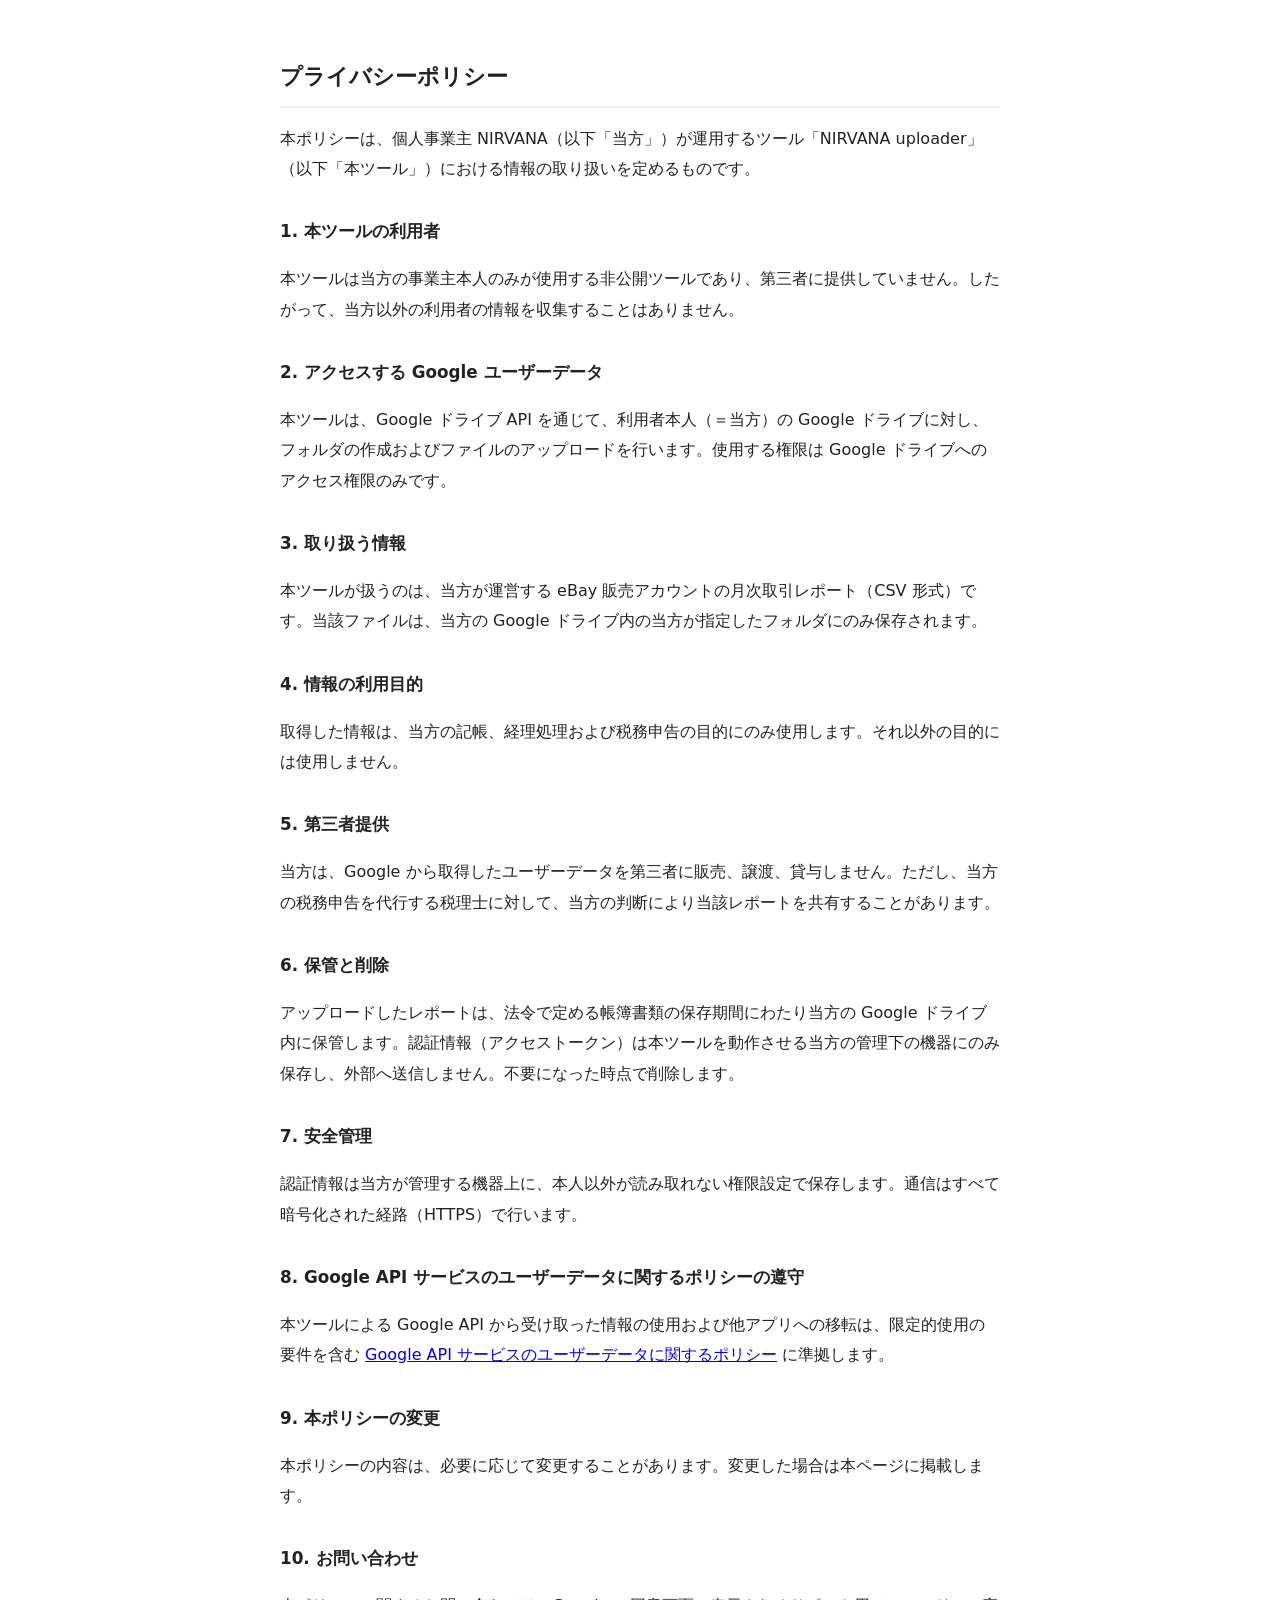
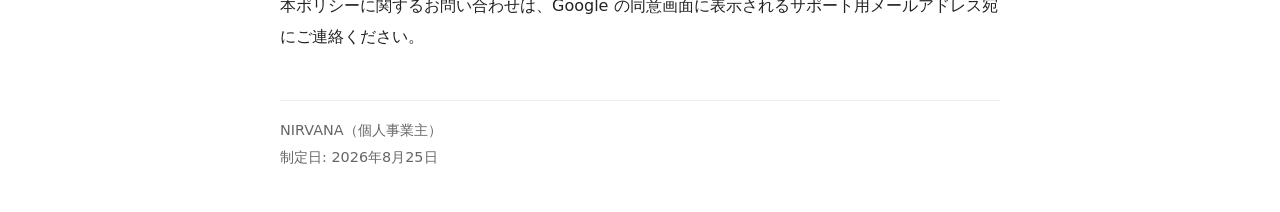
==== privacy.html @ 19a4e159 "NIRVANA uploader の公開ページ（ホーム・プライバシーポリシー・利用規約） Co-Authored-By: Claude Opus 5 <noreply@anthropic.com>" ====
<!doctype html>
<html lang="ja">
<head>
<meta charset="utf-8">
<meta name="viewport" content="width=device-width, initial-scale=1">
<meta name="robots" content="noindex, nofollow">
<title>プライバシーポリシー | NIRVANA uploader</title>
<style>
  body { font-family: system-ui, -apple-system, "Hiragino Sans", sans-serif;
         max-width: 720px; margin: 0 auto; padding: 40px 20px; line-height: 1.9; color: #222; }
  h1 { font-size: 1.4rem; border-bottom: 2px solid #eee; padding-bottom: .5rem; }
  h2 { font-size: 1.05rem; margin-top: 2rem; }
  footer { margin-top: 3rem; padding-top: 1rem; border-top: 1px solid #eee; font-size: .9rem; color: #666; }
</style>
</head>
<body>
<h1>プライバシーポリシー</h1>
<p>本ポリシーは、個人事業主 NIRVANA（以下「当方」）が運用するツール「NIRVANA uploader」（以下「本ツール」）における情報の取り扱いを定めるものです。</p>

<h2>1. 本ツールの利用者</h2>
<p>本ツールは当方の事業主本人のみが使用する非公開ツールであり、第三者に提供していません。したがって、当方以外の利用者の情報を収集することはありません。</p>

<h2>2. アクセスする Google ユーザーデータ</h2>
<p>本ツールは、Google ドライブ API を通じて、利用者本人（＝当方）の Google ドライブに対し、フォルダの作成およびファイルのアップロードを行います。使用する権限は Google ドライブへのアクセス権限のみです。</p>

<h2>3. 取り扱う情報</h2>
<p>本ツールが扱うのは、当方が運営する eBay 販売アカウントの月次取引レポート（CSV 形式）です。当該ファイルは、当方の Google ドライブ内の当方が指定したフォルダにのみ保存されます。</p>

<h2>4. 情報の利用目的</h2>
<p>取得した情報は、当方の記帳、経理処理および税務申告の目的にのみ使用します。それ以外の目的には使用しません。</p>

<h2>5. 第三者提供</h2>
<p>当方は、Google から取得したユーザーデータを第三者に販売、譲渡、貸与しません。ただし、当方の税務申告を代行する税理士に対して、当方の判断により当該レポートを共有することがあります。</p>

<h2>6. 保管と削除</h2>
<p>アップロードしたレポートは、法令で定める帳簿書類の保存期間にわたり当方の Google ドライブ内に保管します。認証情報（アクセストークン）は本ツールを動作させる当方の管理下の機器にのみ保存し、外部へ送信しません。不要になった時点で削除します。</p>

<h2>7. 安全管理</h2>
<p>認証情報は当方が管理する機器上に、本人以外が読み取れない権限設定で保存します。通信はすべて暗号化された経路（HTTPS）で行います。</p>

<h2>8. Google API サービスのユーザーデータに関するポリシーの遵守</h2>
<p>本ツールによる Google API から受け取った情報の使用および他アプリへの移転は、限定的使用の要件を含む <a href="https://developers.google.com/terms/api-services-user-data-policy" rel="noopener">Google API サービスのユーザーデータに関するポリシー</a> に準拠します。</p>

<h2>9. 本ポリシーの変更</h2>
<p>本ポリシーの内容は、必要に応じて変更することがあります。変更した場合は本ページに掲載します。</p>

<h2>10. お問い合わせ</h2>
<p>本ポリシーに関するお問い合わせは、Google の同意画面に表示されるサポート用メールアドレス宛にご連絡ください。</p>

<footer>
  NIRVANA（個人事業主）<br>
  制定日: 2026年8月25日
</footer>
</body>
</html>
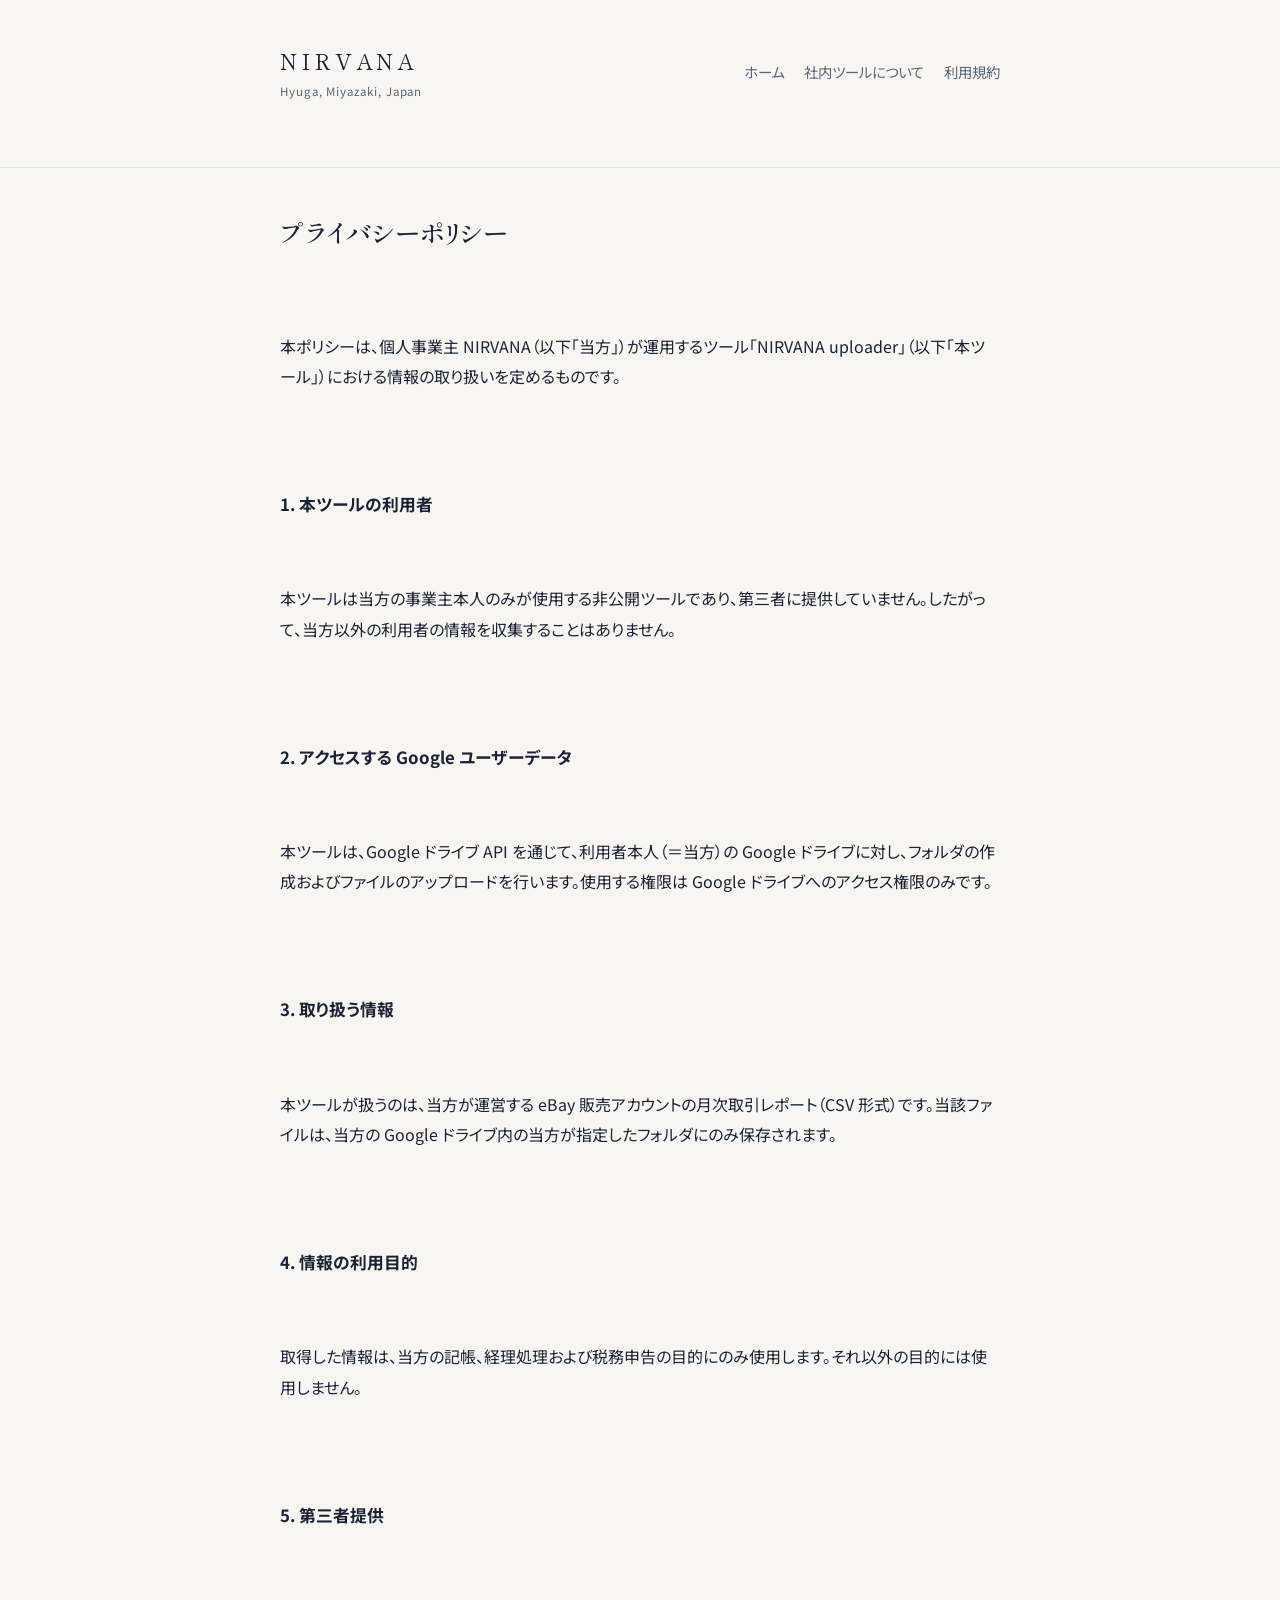
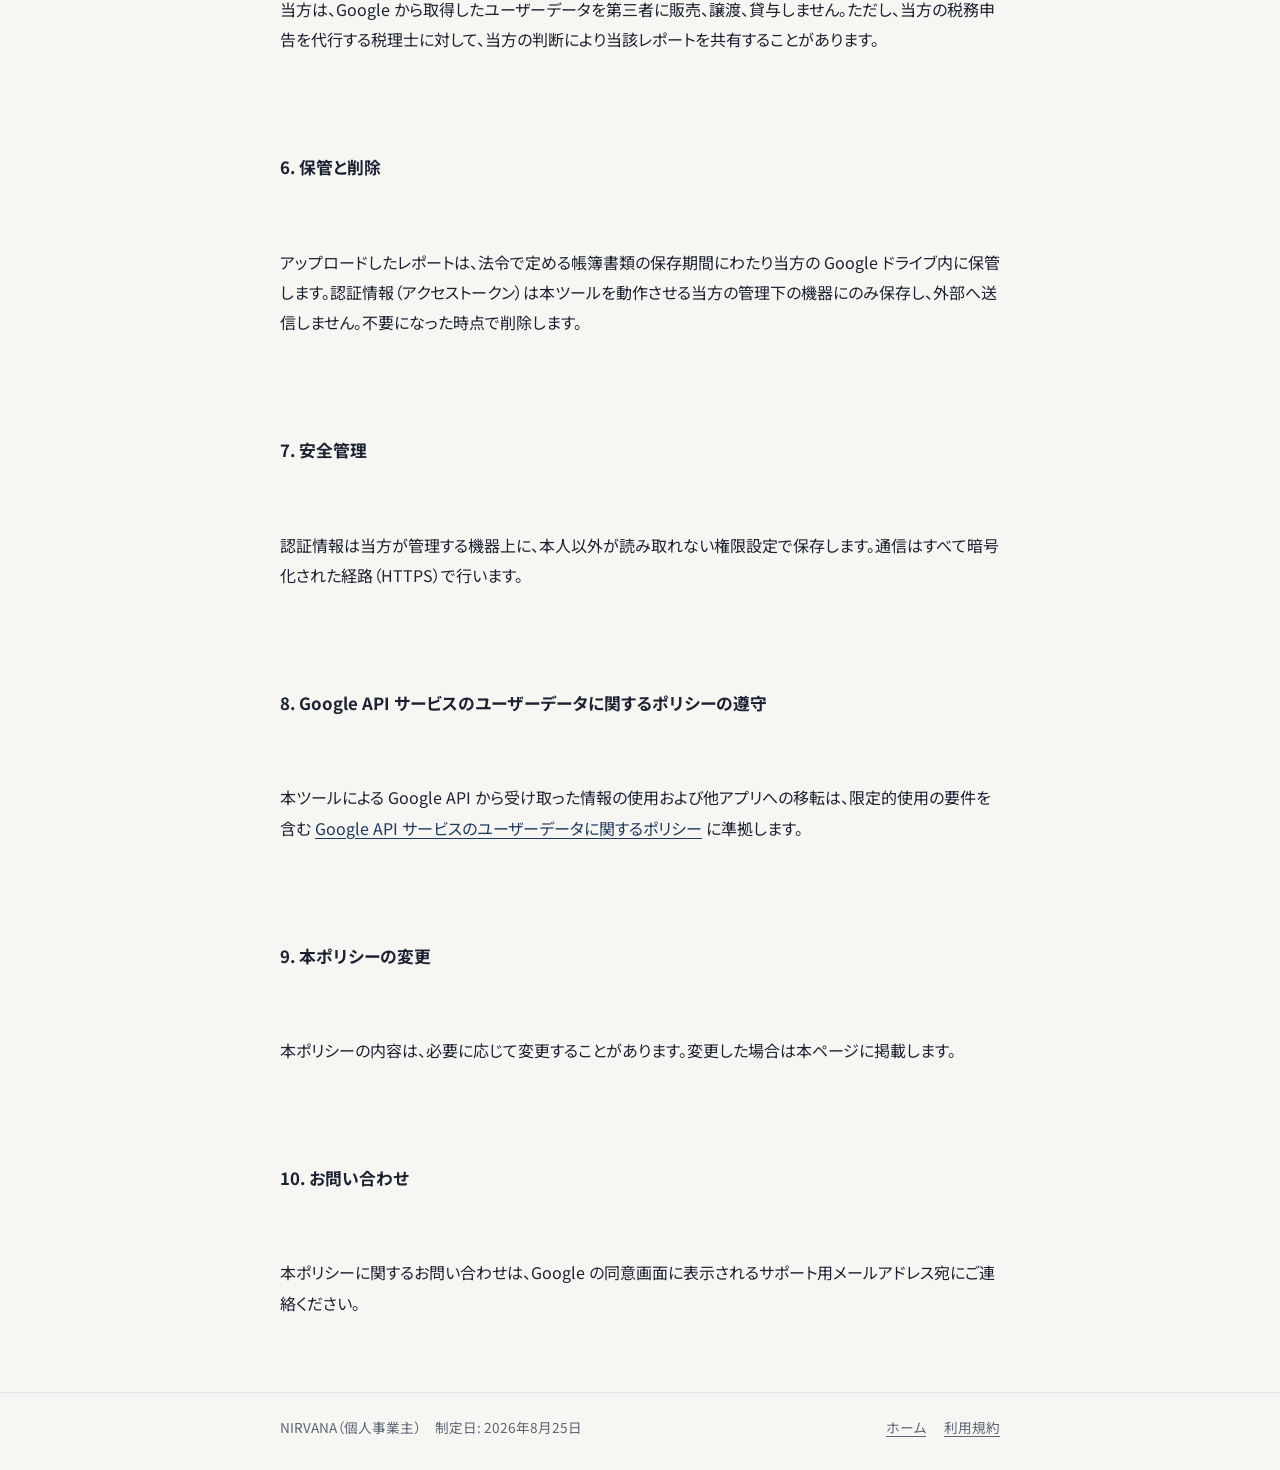
==== commit ca4d894d: "会社案内ページを追加（index.html を NIRVANA 会社案内に、旧ホームは uploader.html へ）・共通スタイル style.css Co-Authored-By: Claude" ====
--- a/privacy.html
+++ b/privacy.html
@@ -2,18 +2,20 @@
 <html lang="ja">
 <head>
 <meta charset="utf-8">
-<meta name="viewport" content="width=device-width, initial-scale=1">
+<meta name="viewport" content="width=device-width, initial-scale=1, viewport-fit=cover">
 <meta name="robots" content="noindex, nofollow">
 <title>プライバシーポリシー | NIRVANA uploader</title>
-<style>
-  body { font-family: system-ui, -apple-system, "Hiragino Sans", sans-serif;
-         max-width: 720px; margin: 0 auto; padding: 40px 20px; line-height: 1.9; color: #222; }
-  h1 { font-size: 1.4rem; border-bottom: 2px solid #eee; padding-bottom: .5rem; }
-  h2 { font-size: 1.05rem; margin-top: 2rem; }
-  footer { margin-top: 3rem; padding-top: 1rem; border-top: 1px solid #eee; font-size: .9rem; color: #666; }
-</style>
+<link rel="stylesheet" href="https://fonts.googleapis.com/css2?family=Shippori+Mincho+B1:wght@500&family=Noto+Sans+JP:wght@400;600&display=swap">
+<link rel="stylesheet" href="style.css">
 </head>
-<body>
+<body class="doc">
+<header class="site-head">
+  <div class="wrap">
+    <a class="brand" href="./">NIRVANA<small>Hyuga, Miyazaki, Japan</small></a>
+    <nav class="site-nav"><a href="./">ホーム</a><a href="uploader.html">社内ツールについて</a><a href="terms.html">利用規約</a></nav>
+  </div>
+</header>
+<main><div class="wrap">
 <h1>プライバシーポリシー</h1>
 <p>本ポリシーは、個人事業主 NIRVANA（以下「当方」）が運用するツール「NIRVANA uploader」（以下「本ツール」）における情報の取り扱いを定めるものです。</p>
 
@@ -47,9 +49,12 @@
 <h2>10. お問い合わせ</h2>
 <p>本ポリシーに関するお問い合わせは、Google の同意画面に表示されるサポート用メールアドレス宛にご連絡ください。</p>
 
-<footer>
-  NIRVANA（個人事業主）<br>
-  制定日: 2026年8月25日
+</div></main>
+<footer class="site-foot">
+  <div class="wrap">
+    <div>NIRVANA（個人事業主）　制定日: 2026年8月25日</div>
+    <nav><a href="./">ホーム</a><a href="terms.html">利用規約</a></nav>
+  </div>
 </footer>
 </body>
 </html>
--- a/style.css
+++ b/style.css
@@ -0,0 +1,104 @@
+/* NIRVANA site — 共通スタイル
+   レイアウト: 1カラム・最大 880px、藍色(インディゴ)と和紙色の2色＋朱の差し色 */
+:root {
+  --paper: #f7f6f2;
+  --ink: #1b2233;
+  --indigo: #1f3a5f;
+  --indigo-deep: #16293f;
+  --mist: #dfe3ea;
+  --muted: #5a6475;
+  --vermilion: #b7412c;
+  --card: #ffffff;
+  --display: "Shippori Mincho B1", "Hiragino Mincho ProN", "Yu Mincho", serif;
+  --body: "Noto Sans JP", "Hiragino Sans", "Yu Gothic", system-ui, sans-serif;
+  color-scheme: light;
+}
+@media (prefers-color-scheme: dark) {
+  :root:not([data-theme="light"]) {
+    --paper: #121722; --ink: #e8eaf0; --indigo: #9db4d6; --indigo-deep: #0d1420;
+    --mist: #2a3344; --muted: #a3acbc; --vermilion: #e07a62; --card: #1a2130; color-scheme: dark;
+  }
+}
+:root[data-theme="dark"] {
+  --paper: #121722; --ink: #e8eaf0; --indigo: #9db4d6; --indigo-deep: #0d1420;
+  --mist: #2a3344; --muted: #a3acbc; --vermilion: #e07a62; --card: #1a2130; color-scheme: dark;
+}
+* { box-sizing: border-box; }
+html { -webkit-text-size-adjust: 100%; }
+body {
+  margin: 0; background: var(--paper); color: var(--ink);
+  font-family: var(--body); font-size: 16px; line-height: 1.9;
+  font-feature-settings: "palt";
+}
+a { color: var(--indigo); text-underline-offset: .2em; }
+a:focus-visible { outline: 2px solid var(--vermilion); outline-offset: 2px; }
+.wrap {
+  max-width: 880px; margin: 0 auto;
+  padding-left: max(20px, env(safe-area-inset-left, 0px));
+  padding-right: max(20px, env(safe-area-inset-right, 0px));
+}
+
+/* ヘッダー */
+.site-head { border-bottom: 1px solid var(--mist); }
+.site-head .wrap { display: flex; flex-wrap: wrap; align-items: center; justify-content: space-between; gap: 12px 24px; padding-block: 18px; }
+.brand { font-family: var(--display); font-size: 1.35rem; letter-spacing: .18em; text-decoration: none; color: var(--ink); }
+.brand small { display: block; font-family: var(--body); font-size: .72rem; letter-spacing: .08em; color: var(--muted); }
+.site-nav { display: flex; flex-wrap: wrap; gap: 6px 20px; font-size: .9rem; }
+.site-nav a { text-decoration: none; color: var(--muted); }
+.site-nav a:hover { color: var(--indigo); }
+
+/* ヒーロー */
+.hero { background: var(--indigo-deep); color: #f3f1ea; }
+.hero .wrap { padding-block: 64px 56px; }
+.hero .eyebrow { font-size: .78rem; letter-spacing: .22em; text-transform: uppercase; color: #c9b27c; margin: 0 0 14px; }
+.hero h1 { font-family: var(--display); font-weight: 500; font-size: clamp(1.7rem, 4.2vw, 2.6rem); line-height: 1.35; margin: 0 0 10px; text-wrap: balance; }
+.hero .sub { font-family: var(--display); font-size: clamp(1.05rem, 2.2vw, 1.3rem); color: #d8d4c6; margin: 0 0 22px; }
+.hero p.lead { max-width: 60ch; margin: 0; color: #e6e3d8; }
+
+/* セクション */
+main .wrap { padding-block: 48px 72px; display: grid; gap: 56px; }
+section > h2 { font-family: var(--display); font-weight: 500; font-size: 1.45rem; margin: 0 0 6px; letter-spacing: .04em; }
+section > .en { font-size: .8rem; letter-spacing: .18em; text-transform: uppercase; color: var(--vermilion); margin: 0 0 20px; }
+
+/* 会社概要 表 */
+.profile { width: 100%; border-collapse: collapse; }
+.profile th, .profile td { text-align: left; vertical-align: top; padding: 12px 8px; border-top: 1px solid var(--mist); }
+.profile tr:last-child th, .profile tr:last-child td { border-bottom: 1px solid var(--mist); }
+.profile th { width: 11em; font-weight: 600; color: var(--muted); font-size: .92rem; white-space: nowrap; }
+.profile th span { display: block; font-weight: 400; font-size: .72rem; letter-spacing: .06em; }
+@media (max-width: 560px) {
+  .profile th, .profile td { display: block; padding: 6px 0; border: 0; }
+  .profile th { padding-top: 14px; border-top: 1px solid var(--mist); width: auto; }
+  .profile tr:last-child td { border-bottom: 1px solid var(--mist); padding-bottom: 14px; }
+}
+
+/* 事業カード */
+.cards { display: grid; grid-template-columns: repeat(auto-fit, minmax(240px, 1fr)); gap: 18px; }
+.card { background: var(--card); border: 1px solid var(--mist); padding: 22px 22px 20px; min-width: 0; }
+.card h3 { font-family: var(--display); font-weight: 500; font-size: 1.12rem; margin: 0 0 4px; }
+.card .en { font-size: .74rem; letter-spacing: .14em; text-transform: uppercase; color: var(--muted); margin: 0 0 12px; }
+.card p { margin: 0; font-size: .95rem; }
+.card ul { margin: 10px 0 0; padding-left: 1.2em; font-size: .92rem; color: var(--muted); }
+
+/* 約束 */
+.promise { display: grid; grid-template-columns: repeat(auto-fit, minmax(220px, 1fr)); gap: 14px 28px; margin: 0; padding: 0; list-style: none; }
+.promise li { border-left: 3px solid var(--vermilion); padding-left: 14px; font-size: .95rem; min-width: 0; }
+.promise b { display: block; font-weight: 600; }
+
+/* 連絡 */
+.contact { background: var(--card); border: 1px solid var(--mist); padding: 22px; display: flex; flex-wrap: wrap; gap: 10px 32px; align-items: baseline; }
+.contact code { font-family: ui-monospace, Menlo, monospace; font-size: 1rem; user-select: all; }
+.contact .note { font-size: .85rem; color: var(--muted); margin: 0; }
+
+/* 下層ページ（規約など） */
+.doc .wrap { max-width: 760px; padding-block: 40px 64px; }
+.doc h1 { font-family: var(--display); font-weight: 500; font-size: 1.6rem; margin: 0 0 18px; }
+.doc h2 { font-size: 1.05rem; margin: 2rem 0 .4rem; }
+.doc p { margin: 0 0 .6em; }
+
+/* フッター */
+.site-foot { border-top: 1px solid var(--mist); color: var(--muted); font-size: .85rem; }
+.site-foot .wrap { padding-block: 22px 30px; display: flex; flex-wrap: wrap; gap: 8px 22px; justify-content: space-between; }
+.site-foot nav { display: flex; flex-wrap: wrap; gap: 6px 18px; }
+.site-foot a { color: var(--muted); }
+@media (prefers-reduced-motion: no-preference) { a { transition: color .15s; } }
